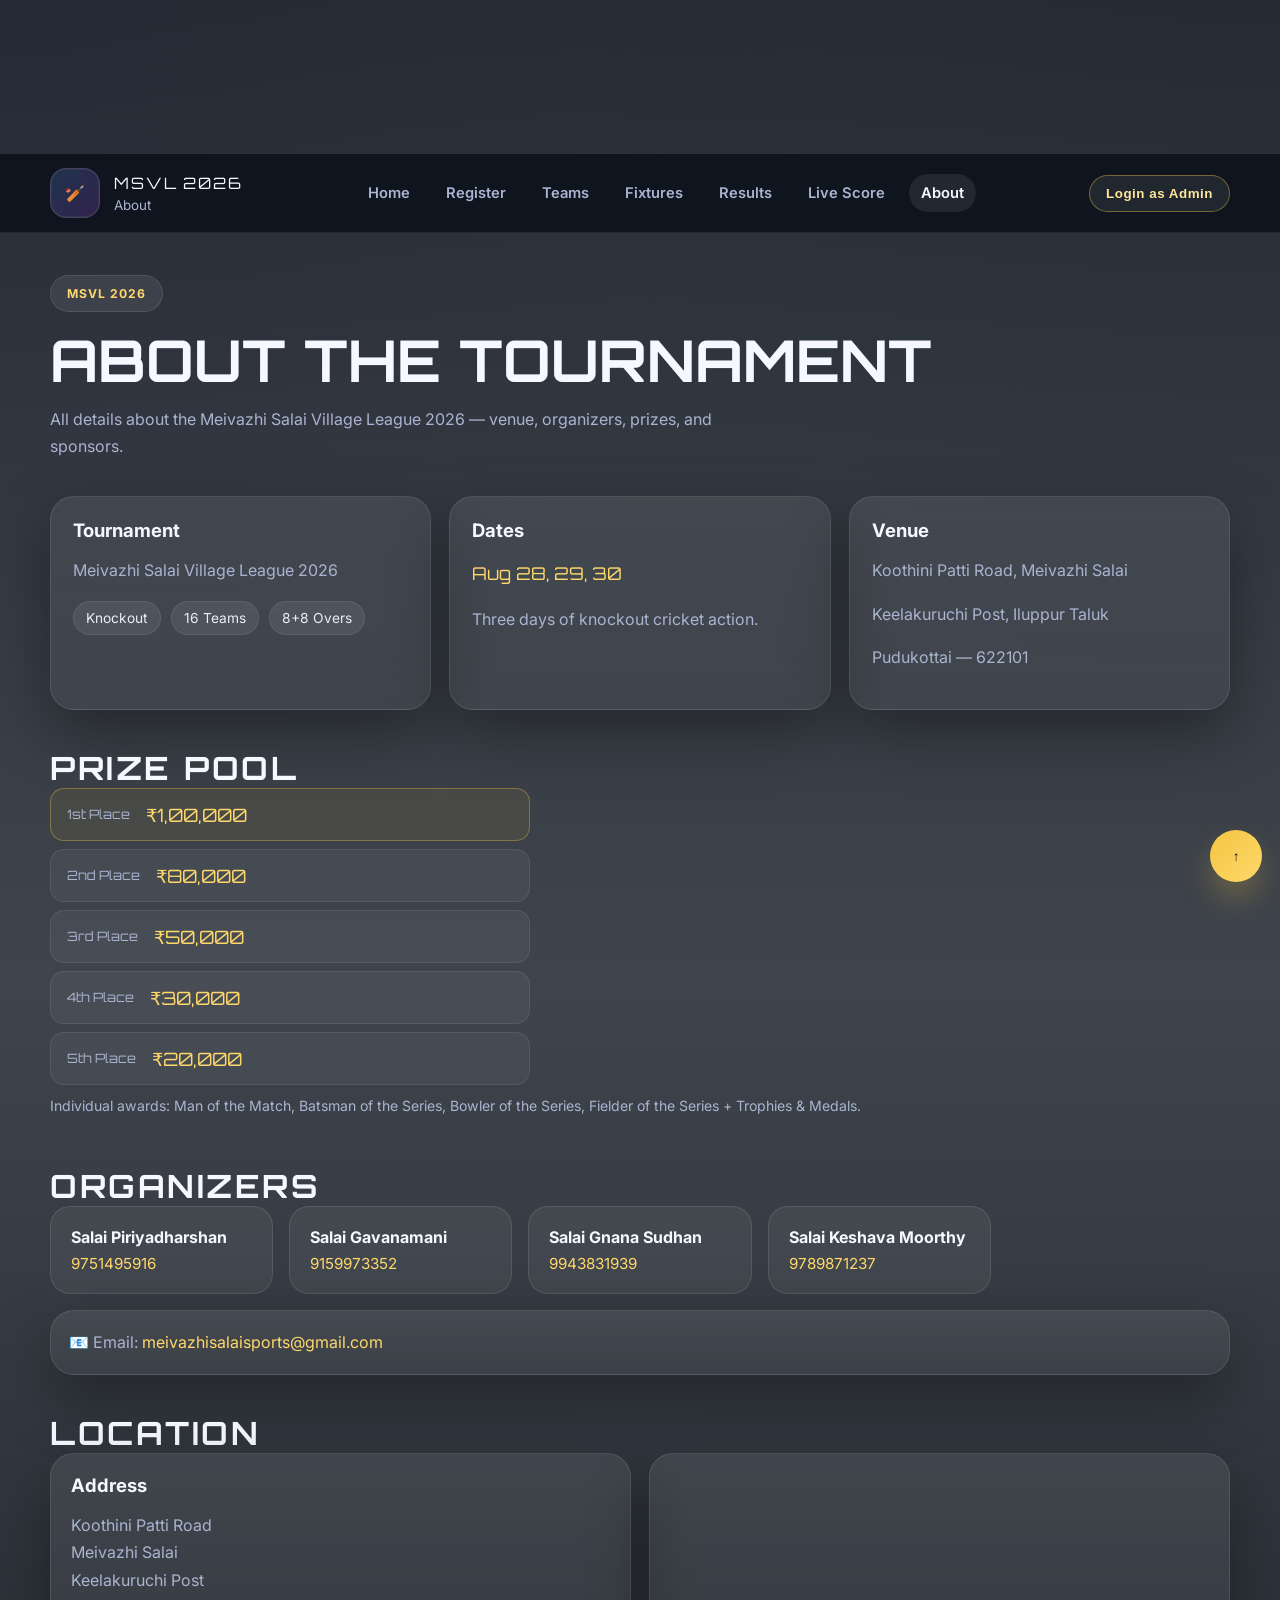
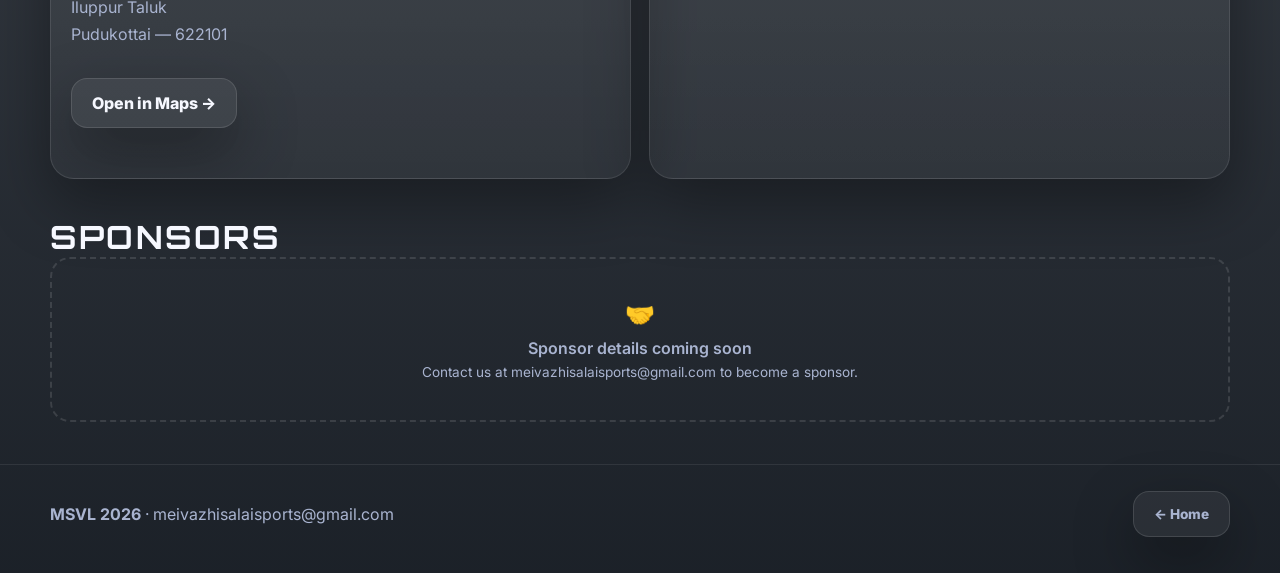
==== contact.html @ 77238ab2 "Add files via upload Initial website uploads" ====
﻿<!DOCTYPE html>
<html lang="en">
<head>
  <meta charset="UTF-8"/>
  <meta name="viewport" content="width=device-width,initial-scale=1.0"/>
  <title>MSVL 2026 | About & Contact</title>
  <link rel="stylesheet" href="styles.css"/>
  <style>
    .org-grid{display:grid;grid-template-columns:repeat(auto-fill,minmax(220px,1fr));gap:16px}
    .org-card{padding:20px;border-radius:20px;background:rgba(255,255,255,.06);border:1px solid rgba(255,255,255,.1)}
    .org-card h3{margin:0 0 6px;font-size:1rem}
    .org-card a{color:var(--gold-2);font-size:.95rem}
    .prize-row{display:flex;align-items:center;gap:16px;padding:14px 16px;border-radius:14px;background:rgba(255,255,255,.05);border:1px solid rgba(255,255,255,.08);margin-bottom:8px}
    .prize-pos{font-family:'Orbitron',sans-serif;font-size:.8rem;color:var(--muted);min-width:60px}
    .prize-amt{font-family:'Orbitron',sans-serif;font-size:1.15rem;color:var(--gold-2)}
    .prize-row:first-child{border-color:rgba(244,197,66,.35);background:rgba(244,197,66,.07)}
    .sponsor-placeholder{border:2px dashed rgba(255,255,255,.12);border-radius:20px;padding:40px;text-align:center;color:var(--muted)}
  </style>
</head>
<body>
<canvas id="confetti-canvas" aria-hidden="true"></canvas>
<div id="matchday-banner" style="display:none">🏏 IT'S MATCH DAY! MSVL 2026 IS LIVE! 🎉</div>
<header class="navbar"><div class="container navbar-inner">
  <a class="brand" href="index.html"><div class="brand-mark">🏏</div><div><p class="brand-title">MSVL 2026</p><p class="brand-subtitle">About</p></div></a>
  <nav class="nav-links">
    <a href="index.html" data-nav-link>Home</a>
    <a href="register.html" data-nav-link>Register</a>
    <a href="teams.html" data-nav-link>Teams</a>
    <a href="fixtures.html" data-nav-link>Fixtures</a>
    <a href="results.html" data-nav-link>Results</a>
    <a href="live-score.html" data-nav-link>Live Score</a>
    <a href="contact.html" data-nav-link>About</a>
  </nav>
</div></header>
<main>
  <section class="page-banner"><div class="container fade-up">
    <div class="badge">MSVL 2026</div>
    <h1>About the Tournament</h1>
    <p>All details about the Meivazhi Salai Village League 2026 — venue, organizers, prizes, and sponsors.</p>
  </div></section>

  <section class="section"><div class="container" data-reveal>
    <div class="grid-3">
      <article class="card"><h3>Tournament</h3>
        <p>Meivazhi Salai Village League 2026</p>
        <div class="pill-row"><span class="pill">Knockout</span><span class="pill">16 Teams</span><span class="pill">8+8 Overs</span></div>
      </article>
      <article class="card"><h3>Dates</h3>
        <p style="font-family:'Orbitron',sans-serif;font-size:1.1rem;color:var(--gold-2)">Aug 28, 29, 30</p>
        <p>Three days of knockout cricket action.</p>
      </article>
      <article class="card"><h3>Venue</h3>
        <p>Koothini Patti Road, Meivazhi Salai</p>
        <p>Keelakuruchi Post, Iluppur Taluk</p>
        <p>Pudukottai — 622101</p>
      </article>
    </div>
  </div></section>

  <section class="section"><div class="container" data-reveal>
    <h2 class="section-title">Prize Pool</h2>
    <div style="max-width:480px">
      <div class="prize-row"><span class="prize-pos">1st Place</span><span class="prize-amt">₹1,00,000</span></div>
      <div class="prize-row"><span class="prize-pos">2nd Place</span><span class="prize-amt">₹80,000</span></div>
      <div class="prize-row"><span class="prize-pos">3rd Place</span><span class="prize-amt">₹50,000</span></div>
      <div class="prize-row"><span class="prize-pos">4th Place</span><span class="prize-amt">₹30,000</span></div>
      <div class="prize-row"><span class="prize-pos">5th Place</span><span class="prize-amt">₹20,000</span></div>
    </div>
    <p style="margin-top:12px;color:var(--muted);font-size:.88rem">Individual awards: Man of the Match, Batsman of the Series, Bowler of the Series, Fielder of the Series + Trophies &amp; Medals.</p>
  </div></section>

  <section class="section"><div class="container" data-reveal>
    <h2 class="section-title">Organizers</h2>
    <div class="org-grid">
      <div class="org-card"><h3>Salai Piriyadharshan</h3><a href="tel:9751495916">9751495916</a></div>
      <div class="org-card"><h3>Salai Gavanamani</h3><a href="tel:9159973352">9159973352</a></div>
      <div class="org-card"><h3>Salai Gnana Sudhan</h3><a href="tel:9943831939">9943831939</a></div>
      <div class="org-card"><h3>Salai Keshava Moorthy</h3><a href="tel:9789871237">9789871237</a></div>
    </div>
    <div class="card" style="margin-top:16px;padding:18px">
      <p style="margin:0">📧 Email: <a href="mailto:meivazhisalaisports@gmail.com" style="color:var(--gold-2)">meivazhisalaisports@gmail.com</a></p>
    </div>
  </div></section>

  <section class="section"><div class="container" data-reveal>
    <h2 class="section-title">Location</h2>
    <div class="grid-2">
      <article class="card" style="padding:20px">
        <h3>Address</h3>
        <p>Koothini Patti Road<br>Meivazhi Salai<br>Keelakuruchi Post<br>Iluppur Taluk<br>Pudukottai — 622101</p>
        <a href="https://maps.google.com/?q=Meivazhi+Salai+Pudukottai" target="_blank" rel="noopener" class="btn btn-secondary" style="margin-top:14px;display:inline-flex">Open in Maps →</a>
      </article>
      <article class="card" style="padding:0;overflow:hidden">
        <iframe src="https://www.google.com/maps?q=Meivazhi+Salai,+Keelakuruchi+Post,+Iluppur+Taluk,+Pudukottai+622101&output=embed"
          title="MSVL venue map" style="width:100%;height:320px;border:0" loading="lazy"></iframe>
      </article>
    </div>
  </div></section>

  <section class="section"><div class="container" data-reveal>
    <h2 class="section-title">Sponsors</h2>
    <div class="sponsor-placeholder">
      <p style="font-size:1.5rem;margin:0 0 10px">🤝</p>
      <p style="margin:0;font-weight:600">Sponsor details coming soon</p>
      <p style="margin:6px 0 0;font-size:.85rem">Contact us at meivazhisalaisports@gmail.com to become a sponsor.</p>
    </div>
  </div></section>
</main>
<footer class="footer"><div class="container footer-inner">
  <div><strong>MSVL 2026</strong> · meivazhisalaisports@gmail.com</div>
  <a href="index.html" class="btn btn-secondary" style="font-size:.85rem">← Home</a>
</div></footer>
<button class="back-top" type="button" data-back-top>↑</button>
<script src="config.js"></script><script src="admin.js"></script><script src="script.js"></script>
</body></html>
---- styles.css ----
@import url('https://fonts.googleapis.com/css2?family=Inter:wght@400;500;600;700;800;900&family=Orbitron:wght@500;700;800&display=swap');

:root {
  --bg: #07111f;
  --bg-2: #0d1930;
  --panel: rgba(10, 18, 35, 0.72);
  --panel-strong: rgba(14, 25, 48, 0.92);
  --text: #f6f8ff;
  --muted: #a9b4d0;
  --blue: #60a5fa;
  --purple: #a855f7;
  --gold: #f4c542;
  --gold-2: #ffd86b;
  --green: #6ee7b7;
  --line: rgba(255, 255, 255, 0.12);
  --shadow: 0 24px 60px rgba(0, 0, 0, 0.35);
  --radius: 24px;
  --ball-cursor: url("data:image/svg+xml,%3Csvg xmlns='http://www.w3.org/2000/svg' width='22' height='22' viewBox='0 0 24 24'%3E%3Cg transform='rotate(-28 12 12)'%3E%3Crect x='9.2' y='2.4' width='5.6' height='15.6' rx='2.6' fill='%23e6c89a' stroke='%23a47640' stroke-width='0.9'/%3E%3Crect x='10.3' y='3.6' width='3.4' height='11.4' rx='1.5' fill='%23f6dfba'/%3E%3Crect x='10.8' y='18' width='2.4' height='3.6' rx='1.1' fill='%233f6fbf'/%3E%3Ccircle cx='12' cy='22.1' r='1.1' fill='%232e4f83'/%3E%3C/g%3E%3C/svg%3E") 8 3, auto;
}

* {
  box-sizing: border-box;
  cursor: var(--ball-cursor);
}

html {
  scroll-behavior: smooth;
}

body {
  margin: 0;
  font-family: 'Inter', sans-serif;
  color: var(--text);
  background:
    linear-gradient(180deg, rgba(3, 10, 20, 0.86) 0%, rgba(3, 10, 20, 0.76) 45%, rgba(3, 9, 17, 0.9) 100%),
    radial-gradient(circle at top left, rgba(168, 85, 247, 0.14), transparent 32%),
    radial-gradient(circle at top right, rgba(96, 165, 250, 0.12), transparent 28%),
    url('https://images.unsplash.com/photo-1589801258579-18e091f4ca26?auto=format&fit=crop&w=2200&q=80') center center / cover fixed no-repeat;
  min-height: 100vh;
  overflow-x: hidden;
}

body.has-intro .page-shell {
  opacity: 0;
  animation: revealSite 0.7s ease 5.9s forwards;
}

html.skip-intro body.has-intro .page-shell {
  opacity: 1;
  animation: none;
}

html.skip-intro .intro-screen {
  display: none !important;
}

.intro-screen {
  position: fixed;
  inset: 0;
  z-index: 999;
  display: grid;
  place-items: center;
  overflow: hidden;
  background:
    radial-gradient(circle at 70% 12%, rgba(96, 165, 250, 0.24), transparent 30%),
    radial-gradient(circle at 20% 80%, rgba(168, 85, 247, 0.22), transparent 38%),
    linear-gradient(180deg, #040a14 0%, #07111f 60%, #050912 100%);
  animation: introExit 0.8s ease 5.6s forwards;
}

.intro-content {
  position: relative;
  text-align: center;
  width: min(880px, calc(100% - 36px));
  min-height: min(70vh, 640px);
  padding: 20px;
  animation: introShake 0.42s linear 1.08s;
}

.intro-title {
  position: absolute;
  left: 50%;
  top: 50%;
  width: min(900px, 96vw);
  transform: translate(-50%, -50%);
  opacity: 0;
  animation: introTitleIn 0.72s ease 2.1s forwards, introTitleFloat 1.8s ease-in-out 2.95s infinite alternate;
}

.intro-kicker {
  margin: 0;
  text-transform: uppercase;
  letter-spacing: 0.2em;
  color: var(--gold-2);
  font-size: 0.8rem;
  font-weight: 700;
  animation: none;
}

.intro-title h1 {
  margin: 0;
  font-family: 'Orbitron', sans-serif;
  text-transform: uppercase;
  line-height: 1.08;
  letter-spacing: 0.04em;
  display: flex;
  flex-direction: column;
  align-items: center;
  gap: 6px;
}

.intro-line-1 {
  font-size: clamp(2.6rem, 9vw, 6.6rem);
  background: linear-gradient(90deg, var(--gold-2), #fff, var(--blue), var(--purple));
  -webkit-background-clip: text;
  color: transparent;
  background-size: 200% auto;
  animation: introLineIn 0.6s ease both, shine 3.8s linear infinite;
}

.intro-line-2 {
  font-size: clamp(1.7rem, 5.8vw, 4.2rem);
  color: var(--muted);
  animation: introLineIn 0.6s ease 0.14s both;
}

.intro-line-3 {
  font-size: clamp(1.2rem, 3.6vw, 2.4rem);
  color: var(--gold-2);
  letter-spacing: 0.28em;
  animation: introLineIn 0.6s ease 0.28s both;
}

@keyframes introLineIn {
  from {
    opacity: 0;
    transform: translateY(14px);
  }
  to {
    opacity: 1;
    transform: translateY(0);
  }
}

.intro-title h1 span:first-child {
  background: linear-gradient(90deg, var(--gold-2), #fff, var(--blue), var(--purple));
  -webkit-background-clip: text;
  color: transparent;
  background-size: 200% auto;
  animation: shine 3.8s linear infinite;
}

.intro-sub {
  margin: 0;
  color: var(--muted);
  font-size: 1rem;
}

.intro-wicket-scene {
  position: absolute;
  inset: 0;
  width: 100%;
  height: 100%;
  margin: 0;
  animation: sceneHide 0.01s linear 2.05s forwards;
}

.intro-wicket {
  position: absolute;
  left: 50%;
  bottom: 18%;
  --stump-gap: clamp(12px, 1.35vw, 20px);
  width: calc((var(--stump-w) * 3) + (var(--stump-gap) * 2));
  height: clamp(360px, 54vh, 520px);
  --stump-w: clamp(30px, 4.2vw, 44px);
  --stump-h: clamp(320px, 48vh, 460px);
  display: flex;
  align-items: flex-end;
  justify-content: center;
  gap: var(--stump-gap);
  transform: translateX(-50%);
  transform-origin: bottom center;
  animation: wicketHit 0.32s ease 1.08s;
}

.intro-wicket .stump {
  position: relative;
  width: var(--stump-w);
  height: var(--stump-h);
  border-radius: 26px;
  background:
    linear-gradient(90deg, rgba(240, 211, 169, 0.95) 0 16%, rgba(171, 124, 73, 0.28) 34%, rgba(226, 187, 136, 0.72) 52%, rgba(140, 95, 52, 0.3) 72%, rgba(238, 206, 161, 0.9) 100%),
    linear-gradient(180deg, #efcc9a 0%, #b88146 100%);
  box-shadow: inset -10px 0 12px rgba(113, 72, 32, 0.32), inset 8px 0 12px rgba(255, 234, 204, 0.4), 0 16px 34px rgba(0, 0, 0, 0.35);
}

.intro-wicket .stump::before {
  content: '';
  position: absolute;
  inset: 6px 10px auto;
  height: clamp(30px, 4.2vh, 42px);
  border-radius: 999px;
  background: linear-gradient(180deg, rgba(255, 224, 176, 0.98), rgba(190, 133, 77, 0.85));
  box-shadow: inset 0 -4px 6px rgba(125, 75, 34, 0.34);
}

.intro-wicket .stump::after {
  content: '';
  position: absolute;
  left: 50%;
  top: clamp(44px, 7vh, 64px);
  width: 3px;
  height: calc(100% - clamp(58px, 8vh, 84px));
  transform: translateX(-50%);
  background: linear-gradient(180deg, rgba(121, 77, 40, 0.5), rgba(229, 188, 138, 0.14));
}

.intro-wicket .bail {
  position: absolute;
  top: calc(100% - var(--stump-h) - 6px);
  width: calc(var(--stump-w) + (var(--stump-gap) * 0.95));
  height: clamp(14px, 1.9vh, 20px);
  border-radius: 999px;
  background:
    linear-gradient(90deg, rgba(245, 219, 183, 0.95) 0 20%, rgba(170, 121, 68, 0.3) 42%, rgba(226, 183, 130, 0.8) 68%, rgba(242, 209, 164, 0.96) 100%),
    linear-gradient(180deg, #f2cf9f, #bc8347);
  box-shadow: inset 0 -3px 5px rgba(114, 69, 31, 0.32), 0 8px 12px rgba(0, 0, 0, 0.2);
}

.intro-wicket .bail-left {
  left: calc(var(--stump-w) * 0.55);
  animation: bailLeftFly 0.68s ease 1.08s forwards;
}

.intro-wicket .bail-right {
  right: calc(var(--stump-w) * 0.55);
  animation: bailRightFly 0.68s ease 1.08s forwards;
}

.intro-ball {
  position: absolute;
  width: 112px;
  height: 112px;
  border-radius: 50%;
  left: 50%;
  bottom: 50%;
  background: radial-gradient(circle at 35% 35%, #ff8f8f, #b91c1c 68%, #7f1111 100%);
  box-shadow: inset -10px -10px 16px rgba(0, 0, 0, 0.22), 0 20px 32px rgba(0, 0, 0, 0.42);
  transform: translate(-50%, 50%);
  animation: introBallBowl 1.26s cubic-bezier(.72,.08,.28,1) 0.08s forwards;
}

.intro-ball::before,
.intro-ball::after {
  content: '';
  position: absolute;
  inset: 11px 26px;
  border-left: 3px solid rgba(255, 255, 255, 0.92);
  border-right: 3px solid rgba(255, 255, 255, 0.92);
  border-radius: 50%;
}

.intro-ball::after {
  inset: 17px 20px;
  transform: rotate(24deg);
}

.intro-wicket-scene::after {
  content: '';
  position: absolute;
  left: 50%;
  bottom: 46%;
  width: 18px;
  height: 18px;
  border-radius: 50%;
  background: rgba(255, 255, 255, 0.95);
  filter: blur(0.5px);
  transform: translateX(-50%) scale(0);
  animation: impactFlash 0.24s ease 1.08s forwards;
}

.intro-wicket-scene::before {
  content: '';
  position: absolute;
  left: 50%;
  bottom: 16%;
  width: min(780px, 86vw);
  height: 180px;
  transform: translateX(-50%) scale(0.65);
  border-radius: 50%;
  background:
    radial-gradient(circle at 30% 68%, rgba(199, 153, 97, 0.45), transparent 44%),
    radial-gradient(circle at 62% 58%, rgba(180, 131, 79, 0.4), transparent 48%),
    radial-gradient(circle at 50% 78%, rgba(144, 103, 62, 0.34), transparent 56%);
  filter: blur(1px);
  opacity: 0;
  animation: dustBlast 0.86s ease-out 1.06s forwards;
}

a {
  color: inherit;
  text-decoration: none;
}

img {
  max-width: 100%;
  display: block;
}

.container {
  width: min(1180px, calc(100% - 32px));
  margin: 0 auto;
}

.page-shell {
  position: relative;
  min-height: 100vh;
}

.page-shell::before,
.page-shell::after {
  content: '';
  position: fixed;
  inset: auto auto 0 0;
  width: 320px;
  height: 320px;
  border-radius: 50%;
  pointer-events: none;
  filter: blur(60px);
  opacity: 0.3;
  z-index: -1;
}

.page-shell::before {
  background: rgba(168, 85, 247, 0.35);
  top: 10%;
  left: -120px;
}

.page-shell::after {
  background: rgba(96, 165, 250, 0.3);
  right: -120px;
  bottom: 12%;
}

.navbar {
  position: sticky;
  top: 0;
  z-index: 50;
  backdrop-filter: blur(18px);
  background: rgba(5, 10, 20, 0.7);
  border-bottom: 1px solid rgba(255, 255, 255, 0.08);
}

.navbar-inner {
  display: flex;
  align-items: center;
  justify-content: space-between;
  gap: 16px;
  padding: 14px 0;
}

.admin-actions {
  display: flex;
  align-items: center;
  gap: 10px;
}

.admin-login-btn {
  border: 1px solid rgba(244, 197, 66, 0.4);
  background: rgba(255, 255, 255, 0.08);
  color: #ffe79a;
  border-radius: 999px;
  padding: 10px 16px;
  font-weight: 700;
  letter-spacing: 0.04em;
  transition: 0.25s ease;
}

.admin-login-btn:hover {
  background: rgba(244, 197, 66, 0.2);
  transform: translateY(-1px);
}

.admin-mode-pill {
  padding: 7px 10px;
  border-radius: 999px;
  background: rgba(110, 231, 183, 0.2);
  border: 1px solid rgba(110, 231, 183, 0.45);
  color: #aaf8da;
  font-size: 0.78rem;
  font-weight: 700;
}

.admin-modal {
  position: fixed;
  inset: 0;
  z-index: 1200;
  background: rgba(5, 10, 20, 0.72);
  display: none;
  align-items: center;
  justify-content: center;
  padding: 16px;
}

.admin-modal.open {
  display: flex;
}

.admin-modal-card {
  width: min(430px, 100%);
  background: rgba(12, 21, 38, 0.95);
  border: 1px solid rgba(255, 255, 255, 0.14);
  border-radius: 20px;
  padding: 20px;
  box-shadow: 0 22px 55px rgba(0, 0, 0, 0.45);
}

.admin-modal-card h3 {
  margin: 0 0 8px;
}

.admin-modal-card p {
  margin: 0 0 14px;
  color: var(--muted);
}

.admin-modal-card label {
  display: grid;
  gap: 6px;
  margin-bottom: 12px;
  font-size: 0.9rem;
  color: #dce7ff;
}

.admin-modal-card input {
  width: 100%;
  border: 1px solid rgba(255, 255, 255, 0.18);
  border-radius: 12px;
  padding: 10px 12px;
  background: rgba(255, 255, 255, 0.06);
  color: #fff;
}

.admin-error {
  min-height: 20px;
  color: #ff9d9d;
  font-size: 0.86rem;
  margin: 4px 0 8px;
}

.admin-modal-actions {
  display: flex;
  justify-content: flex-end;
  gap: 10px;
}

.admin-only {
  display: none;
}

body.admin-mode .admin-only {
  display: block;
}

.registration-form {
  display: grid;
  gap: 16px;
}

.registration-form h3 {
  margin: 8px 0 0;
  font-size: 1.04rem;
  color: #f4dc9d;
}

.form-grid {
  display: grid;
  gap: 12px;
}

.form-grid-2 {
  grid-template-columns: repeat(2, minmax(0, 1fr));
}

.form-grid-3 {
  grid-template-columns: repeat(3, minmax(0, 1fr));
}

.registration-form label {
  display: grid;
  gap: 6px;
  font-size: 0.9rem;
  color: #dce7ff;
}

.input-wrap {
  display: grid;
  gap: 4px;
}

.registration-form input {
  width: 100%;
  border: 1px solid rgba(255, 255, 255, 0.2);
  border-radius: 12px;
  padding: 10px 12px;
  background: rgba(255, 255, 255, 0.06);
  color: #fff;
}

.registration-form input:focus {
  outline: 2px solid rgba(96, 165, 250, 0.5);
  border-color: rgba(96, 165, 250, 0.55);
}

.registration-form input.invalid {
  border-color: rgba(255, 120, 120, 0.85);
}

.field-error {
  min-height: 16px;
  font-size: 0.78rem;
  color: #ff9d9d;
  line-height: 1.3;
}

.player-list {
  display: grid;
  gap: 10px;
}

.player-row {
  display: grid;
  grid-template-columns: 140px 1fr 1fr;
  gap: 10px;
  align-items: center;
  padding: 10px;
  border-radius: 14px;
  background: rgba(255, 255, 255, 0.04);
  border: 1px solid rgba(255, 255, 255, 0.08);
}

.player-row strong {
  color: #f4dc9d;
  font-size: 0.9rem;
}

.form-note {
  margin: 2px 0 0;
  color: var(--muted);
  font-size: 0.9rem;
}

.form-status {
  min-height: 22px;
  margin: 0;
  font-weight: 600;
  color: #b8cdfa;
}

.form-status.success {
  color: #8ff4ca;
}

.form-status.error {
  color: #ff9d9d;
}

.form-actions {
  display: flex;
  justify-content: flex-end;
  gap: 10px;
  flex-wrap: wrap;
}

.approval-grid {
  display: grid;
  grid-template-columns: repeat(3, minmax(0, 1fr));
  gap: 12px;
}

.approval-card {
  border-radius: 14px;
  padding: 14px;
  background: rgba(255, 255, 255, 0.06);
  border: 1px solid rgba(255, 255, 255, 0.12);
  display: grid;
  gap: 8px;
  position: relative;
}

.approval-remove-btn {
  position: absolute;
  top: 8px;
  right: 8px;
  width: 28px;
  height: 28px;
  border-radius: 999px;
  border: 1px solid rgba(255, 255, 255, 0.22);
  background: rgba(239, 68, 68, 0.18);
  color: #ffd4d4;
  font-size: 1rem;
  font-weight: 700;
  line-height: 1;
  display: grid;
  place-items: center;
}

.approval-remove-btn:hover {
  background: rgba(239, 68, 68, 0.35);
  border-color: rgba(239, 68, 68, 0.65);
}

.approval-card--pending {
  border-color: rgba(255, 255, 255, 0.16);
}

.approval-card--approved {
  background: rgba(34, 197, 94, 0.12);
  border-color: rgba(34, 197, 94, 0.5);
}

.approval-card--rejected {
  background: rgba(239, 68, 68, 0.12);
  border-color: rgba(239, 68, 68, 0.5);
}

.approval-card h4 {
  margin: 0;
  font-size: 1rem;
}

.approval-card p {
  margin: 0;
  color: var(--muted);
  font-size: 0.86rem;
}

.approval-card .btn {
  width: 100%;
  padding: 10px 12px;
}

.team-detail-body {
  max-height: 60vh;
  overflow: auto;
  padding-right: 6px;
}

.team-detail-group {
  margin-bottom: 12px;
  border-bottom: 1px dashed rgba(255, 255, 255, 0.14);
  padding-bottom: 10px;
}

.team-detail-group h4 {
  margin: 0 0 8px;
  color: #f4dc9d;
}

.team-detail-row {
  display: grid;
  grid-template-columns: 180px 1fr;
  gap: 8px;
  margin-bottom: 6px;
}

.team-detail-row span:first-child {
  color: var(--muted);
}

.brand {
  display: flex;
  align-items: center;
  gap: 14px;
}

.brand-mark {
  width: 50px;
  height: 50px;
  border-radius: 16px;
  display: grid;
  place-items: center;
  background: linear-gradient(135deg, rgba(96, 165, 250, 0.22), rgba(168, 85, 247, 0.22));
  border: 1px solid rgba(255, 255, 255, 0.12);
  box-shadow: 0 0 0 1px rgba(244, 197, 66, 0.06) inset;
}

.brand-mark svg {
  width: 26px;
  height: 26px;
  fill: var(--gold);
  filter: drop-shadow(0 0 12px rgba(244, 197, 66, 0.5));
}

.brand-title {
  font-family: 'Orbitron', sans-serif;
  font-size: 0.98rem;
  letter-spacing: 0.12em;
  text-transform: uppercase;
  margin: 0;
}

.brand-subtitle {
  margin: 4px 0 0;
  color: var(--muted);
  font-size: 0.84rem;
}

.nav-links {
  display: flex;
  align-items: center;
  gap: 12px;
  flex-wrap: wrap;
  justify-content: flex-end;
}

.nav-links a {
  color: var(--muted);
  font-weight: 600;
  font-size: 0.92rem;
  padding: 10px 12px;
  border-radius: 999px;
  transition: 0.28s ease;
}

.nav-links a:hover,
.nav-links a.active {
  color: var(--text);
  background: rgba(255, 255, 255, 0.08);
}

.hero {
  position: relative;
  overflow: hidden;
  padding: 54px 0 38px;
}

.hero-center {
  display: flex;
  flex-direction: column;
  align-items: center;
  text-align: center;
  gap: 0;
}

.hero-content {
  width: min(820px, 100%);
}

.hero-content h1,
.hero-title-sm {
  font-family: 'Orbitron', sans-serif;
  font-size: clamp(1.6rem, 3.8vw, 2.8rem);
  line-height: 1.1;
  margin: 12px 0 10px;
  letter-spacing: 0.02em;
  text-transform: uppercase;
}

/* Nav cards */
.nav-cards {
  display: grid;
  grid-template-columns: repeat(3, minmax(0, 1fr));
  gap: 14px;
  margin-top: 28px;
  width: 100%;
  max-width: 720px;
  margin-left: auto;
  margin-right: auto;
}

.nav-card {
  display: flex;
  flex-direction: column;
  align-items: center;
  gap: 6px;
  padding: 20px 14px 18px;
  border-radius: 20px;
  background: rgba(255, 255, 255, 0.07);
  border: 1px solid rgba(255, 255, 255, 0.12);
  backdrop-filter: blur(14px);
  text-align: center;
  transition: transform 0.25s ease, border-color 0.25s ease, background 0.25s ease;
  box-shadow: 0 8px 24px rgba(0, 0, 0, 0.28);
}

.nav-card:hover {
  transform: translateY(-5px) scale(1.03);
  border-color: rgba(244, 197, 66, 0.42);
  background: rgba(255, 255, 255, 0.11);
}

.nav-card-icon {
  font-size: 1.8rem;
  line-height: 1;
}

.nav-card strong {
  font-family: 'Orbitron', sans-serif;
  font-size: 0.78rem;
  letter-spacing: 0.1em;
  text-transform: uppercase;
  color: var(--gold-2);
}

.nav-card small {
  color: var(--muted);
  font-size: 0.78rem;
}

@media (max-width: 520px) {
  .nav-cards {
    grid-template-columns: repeat(2, minmax(0, 1fr));
  }
}

.hero-content h1 span {
  background: linear-gradient(90deg, var(--gold-2), #fff, var(--blue), var(--purple));
  -webkit-background-clip: text;
  color: transparent;
  background-size: 220% auto;
  animation: shine 6s linear infinite;
}

.hero-content p {
  font-size: 1.04rem;
  color: var(--muted);
  line-height: 1.75;
  max-width: 62ch;
  margin: 0 auto;
}

.badge {
  display: inline-flex;
  align-items: center;
  gap: 10px;
  padding: 10px 16px;
  border-radius: 999px;
  background: rgba(255, 255, 255, 0.08);
  border: 1px solid rgba(255, 255, 255, 0.1);
  color: var(--gold-2);
  font-weight: 700;
  letter-spacing: 0.08em;
  text-transform: uppercase;
  font-size: 0.76rem;
}

.hero h1 {
  font-family: 'Orbitron', sans-serif;
  font-size: clamp(2.9rem, 8vw, 5.8rem);
  line-height: 0.95;
  margin: 18px 0 16px;
  letter-spacing: 0.02em;
  text-transform: uppercase;
}

.hero h1 span {
  background: linear-gradient(90deg, var(--gold-2), #fff, var(--blue), var(--purple));
  -webkit-background-clip: text;
  color: transparent;
  background-size: 220% auto;
  animation: shine 6s linear infinite;
}

.hero p {
  font-size: 1.04rem;
  color: var(--muted);
  line-height: 1.75;
  max-width: 62ch;
}

.hero-actions {
  display: flex;
  gap: 14px;
  flex-wrap: wrap;
  margin-top: 28px;
  justify-content: center;
}

.btn {
  display: inline-flex;
  align-items: center;
  justify-content: center;
  gap: 10px;
  padding: 14px 20px;
  border-radius: 16px;
  font-weight: 800;
  border: 1px solid transparent;
  transition: 0.25s ease;
  box-shadow: var(--shadow);
}

.btn-primary {
  background: linear-gradient(135deg, var(--gold), var(--gold-2));
  color: #1a1a1a;
}

.btn-success {
  background: linear-gradient(135deg, #22c55e, #15803d);
  color: #f8fff8;
}

.btn-secondary {
  background: rgba(255, 255, 255, 0.06);
  border-color: rgba(255, 255, 255, 0.12);
}

.btn-danger {
  background: linear-gradient(135deg, #ef4444, #b91c1c);
  color: #fff;
}

.btn:disabled {
  opacity: 0.55;
  cursor: not-allowed;
  transform: none;
}

.btn:hover {
  transform: translateY(-3px) scale(1.01);
}

.hero-stats {
  display: grid;
  grid-template-columns: repeat(4, minmax(0, 1fr));
  gap: 14px;
  margin-top: 30px;
  width: 100%;
}

.team-roster-grid {
  display: grid;
  grid-template-columns: repeat(4, minmax(0, 1fr));
  gap: 12px;
}

.team-roster-card {
  gap: 8px;
}

.team-roster-card--filled {
  border-color: rgba(34, 197, 94, 0.4);
}

.team-roster-card--placeholder {
  border-style: dashed;
  border-color: rgba(148, 163, 184, 0.45);
  background: rgba(148, 163, 184, 0.08);
}

.slot-label {
  margin: 0;
  font-size: 0.76rem;
  letter-spacing: 0.1em;
  text-transform: uppercase;
  color: #f4dc9d;
}

.team-roster-card h3 {
  margin: 0;
}

.team-roster-card p {
  margin: 0;
  color: var(--muted);
}

body.admin-mode .team-roster-card--filled {
  cursor: grab;
  touch-action: none;
}

body.admin-mode .team-roster-card--filled.is-drag-source {
  opacity: 0.35;
  transform: scale(0.98);
}

.team-roster-card.is-drop-target {
  outline: 2px dashed rgba(143, 180, 255, 0.9);
  outline-offset: 2px;
}

.team-drag-ghost {
  position: fixed;
  z-index: 10000;
  pointer-events: none;
  padding: 10px 12px;
  border-radius: 10px;
  background: rgba(12, 20, 38, 0.95);
  border: 1px solid rgba(143, 180, 255, 0.55);
  color: #f5f8ff;
  font-weight: 700;
  box-shadow: 0 12px 30px rgba(0, 0, 0, 0.35);
}

.fixture-round {
  margin-top: 18px;
}

.fixture-round-split {
  display: grid;
  grid-template-columns: repeat(2, minmax(0, 1fr));
  gap: 14px;
}

.fixture-round-split > article {
  display: grid;
  gap: 10px;
}

.fixture-match-grid {
  display: grid;
  grid-template-columns: repeat(2, minmax(0, 1fr));
  gap: 12px;
}

.fixture-match-grid-single {
  grid-template-columns: 1fr;
}

.fixture-match-card {
  display: grid;
  gap: 10px;
}

.fixture-match-card h4 {
  margin: 0;
}

.fixture-round-label {
  margin: -4px 0 0;
  font-size: 0.8rem;
  letter-spacing: 0.08em;
  text-transform: uppercase;
  color: #f4dc9d;
}

.fixture-team-row {
  display: grid;
  gap: 2px;
}

.fixture-team-row span {
  font-size: 0.8rem;
  color: var(--muted);
}

.fixture-team-row strong {
  color: #f5f8ff;
}

.fixture-vs {
  font-family: 'Orbitron', sans-serif;
  font-size: 0.85rem;
  letter-spacing: 0.08em;
  color: #8fb7ff;
}

.fixture-winner-view {
  margin: 0;
  color: #dbe8ff;
}

.fixture-admin-controls {
  display: grid;
  gap: 6px;
  margin-top: 4px;
}

.fixture-admin-controls label {
  display: grid;
  gap: 6px;
  font-size: 0.88rem;
  color: #dce7ff;
}

.fixture-admin-controls select {
  border: 1px solid rgba(255, 255, 255, 0.14);
  background: rgba(12, 20, 38, 0.85);
  color: var(--text);
  border-radius: 10px;
  padding: 10px 12px;
}

.stat {
  padding: 16px 18px;
  border-radius: 18px;
  background: rgba(255, 255, 255, 0.06);
  border: 1px solid rgba(255, 255, 255, 0.1);
  backdrop-filter: blur(18px);
}

.stat strong {
  display: block;
  font-family: 'Orbitron', sans-serif;
  font-size: 1.35rem;
  margin-bottom: 4px;
}

.stat span {
  color: var(--muted);
  font-size: 0.9rem;
}

.hero-visual {
  position: relative;
  min-height: 540px;
  display: grid;
  place-items: center;
}

.stadium {
  position: relative;
  width: min(100%, 500px);
  aspect-ratio: 1 / 1.05;
  border-radius: 34px;
  background:
    radial-gradient(circle at center, rgba(255, 255, 255, 0.08), transparent 46%),
    linear-gradient(180deg, rgba(13, 25, 48, 0.9), rgba(6, 12, 24, 0.96));
  border: 1px solid rgba(255, 255, 255, 0.12);
  box-shadow: inset 0 0 80px rgba(96, 165, 250, 0.1), var(--shadow);
  overflow: hidden;
}

.stadium::before {
  content: '';
  position: absolute;
  inset: 0;
  background:
    linear-gradient(180deg, rgba(255, 255, 255, 0.06), transparent 25%),
    radial-gradient(circle at 50% 22%, rgba(255, 255, 255, 0.18), transparent 34%),
    linear-gradient(180deg, transparent 0 62%, rgba(244, 197, 66, 0.1) 62% 63%, transparent 63% 100%);
  opacity: 0.8;
}

.stadium::after {
  content: '';
  position: absolute;
  left: 50%;
  bottom: 14%;
  width: 72%;
  height: 30%;
  transform: translateX(-50%);
  border-radius: 50%;
  background: radial-gradient(circle at center, rgba(110, 231, 183, 0.24), rgba(18, 49, 31, 0.5));
  filter: blur(10px);
}

.light {
  position: absolute;
  top: 6%;
  width: 26%;
  height: 14%;
  border-radius: 50%;
  background: radial-gradient(circle, rgba(255, 255, 255, 0.9), rgba(255, 255, 255, 0.08) 60%, transparent 70%);
  filter: blur(12px);
  opacity: 0.9;
  animation: glow 4.8s ease-in-out infinite;
}

.light.left { left: 4%; }
.light.right { right: 4%; }

.hero-emblem {
  position: absolute;
  top: 50%;
  left: 50%;
  width: min(80%, 360px);
  aspect-ratio: 1 / 1;
  transform: translate(-50%, -50%);
  display: grid;
  place-items: center;
}

.emblem-ring {
  position: absolute;
  inset: 8%;
  border-radius: 50%;
  border: 2px dashed rgba(255, 255, 255, 0.28);
  animation: spinSlow 22s linear infinite;
}

.emblem-core {
  position: absolute;
  inset: 24%;
  border-radius: 50%;
  display: grid;
  place-items: center;
  background: radial-gradient(circle at 30% 20%, rgba(255, 255, 255, 0.24), rgba(255, 255, 255, 0.03));
  border: 1px solid rgba(255, 255, 255, 0.16);
  box-shadow: inset 0 0 40px rgba(96, 165, 250, 0.2), 0 14px 30px rgba(0, 0, 0, 0.32);
}

.emblem-core span {
  font-family: 'Orbitron', sans-serif;
  font-size: clamp(1.6rem, 4vw, 2.4rem);
  letter-spacing: 0.18em;
  color: #fff;
  text-shadow: 0 0 18px rgba(255, 255, 255, 0.45);
}

.emblem-core small {
  margin-top: 4px;
  font-family: 'Orbitron', sans-serif;
  color: var(--gold-2);
  letter-spacing: 0.15em;
}

.orbit-ball {
  position: absolute;
  top: 50%;
  left: 50%;
  width: 56px;
  height: 56px;
  border-radius: 50%;
  transform-origin: -135px 0;
  transform: translate(-50%, -50%);
  background: radial-gradient(circle at 35% 35%, #ff8f8f, #b91c1c 68%, #7f1111 100%);
  box-shadow: inset -10px -10px 16px rgba(0, 0, 0, 0.2), 0 14px 24px rgba(0, 0, 0, 0.32);
  animation: orbit 3.9s linear infinite;
}

.orbit-ball::before,
.orbit-ball::after {
  content: '';
  position: absolute;
  inset: 10px 20px;
  border-left: 3px solid rgba(255, 255, 255, 0.92);
  border-right: 3px solid rgba(255, 255, 255, 0.92);
  border-radius: 50%;
}

.orbit-ball::after {
  inset: 16px 14px;
  transform: rotate(22deg);
}

.trophy-beam {
  position: absolute;
  inset: 8% 22% auto;
  height: 48%;
  border-radius: 999px;
  background: linear-gradient(180deg, rgba(244, 197, 66, 0.4), rgba(244, 197, 66, 0.03));
  filter: blur(22px);
  animation: glow 5.4s ease-in-out infinite;
}

.section {
  padding: 26px 0 12px;
}

.section-head {
  display: flex;
  align-items: flex-end;
  justify-content: space-between;
  gap: 16px;
  margin-bottom: 18px;
}

.section-title {
  margin: 0;
  font-family: 'Orbitron', sans-serif;
  text-transform: uppercase;
  letter-spacing: 0.08em;
  font-size: clamp(1.35rem, 3vw, 2rem);
}

.section-note {
  color: var(--muted);
  margin: 0;
  max-width: 60ch;
}

.grid-2 {
  display: grid;
  grid-template-columns: repeat(2, minmax(0, 1fr));
  gap: 18px;
}

.grid-3 {
  display: grid;
  grid-template-columns: repeat(3, minmax(0, 1fr));
  gap: 18px;
}

.grid-4 {
  display: grid;
  grid-template-columns: repeat(4, minmax(0, 1fr));
  gap: 18px;
}

.card {
  position: relative;
  overflow: hidden;
  padding: 22px;
  border-radius: var(--radius);
  background: linear-gradient(180deg, rgba(255, 255, 255, 0.08), rgba(255, 255, 255, 0.04));
  border: 1px solid rgba(255, 255, 255, 0.1);
  backdrop-filter: blur(16px);
  box-shadow: var(--shadow);
  transition: transform 0.3s ease, border-color 0.3s ease, background 0.3s ease;
}

.card::before {
  content: '';
  position: absolute;
  inset: 0;
  background: linear-gradient(135deg, rgba(96, 165, 250, 0.08), transparent 35%, rgba(168, 85, 247, 0.08));
  opacity: 0;
  pointer-events: none;
  transition: opacity 0.3s ease;
}

.card:hover {
  transform: translateY(-6px);
  border-color: rgba(244, 197, 66, 0.28);
}

.card:hover::before {
  opacity: 1;
}

.card h3 {
  margin: 0 0 10px;
  font-size: 1.16rem;
}

.card p,
.card li {
  color: var(--muted);
  line-height: 1.7;
}

.pill-row {
  display: flex;
  flex-wrap: wrap;
  gap: 10px;
  margin-top: 12px;
}

.pill {
  padding: 8px 12px;
  border-radius: 999px;
  background: rgba(255, 255, 255, 0.08);
  border: 1px solid rgba(255, 255, 255, 0.08);
  color: #e9eefc;
  font-size: 0.86rem;
}

.timeline {
  display: grid;
  gap: 12px;
}

.timeline-item {
  display: grid;
  grid-template-columns: 140px 1fr;
  gap: 14px;
  align-items: center;
  padding: 14px 16px;
  border-radius: 18px;
  background: rgba(255, 255, 255, 0.05);
  border: 1px solid rgba(255, 255, 255, 0.08);
}

.timeline-item strong {
  color: var(--gold-2);
  font-family: 'Orbitron', sans-serif;
  letter-spacing: 0.06em;
}

.list-reset {
  margin: 0;
  padding: 0;
  list-style: none;
}

.table-wrap {
  overflow-x: auto;
  border-radius: 22px;
  border: 1px solid rgba(255, 255, 255, 0.08);
}

.podium-grid {
  display: grid;
  grid-template-columns: repeat(4, minmax(0, 1fr));
  gap: 12px;
}

.podium-card {
  display: grid;
  gap: 8px;
}

.podium-label {
  margin: 0;
  font-size: 0.8rem;
  letter-spacing: 0.08em;
  text-transform: uppercase;
  color: #f4dc9d;
}

.podium-card h3 {
  margin: 0;
  color: #f5f8ff;
}

.results-input {
  width: 100%;
  border: 1px solid rgba(255, 255, 255, 0.16);
  border-radius: 10px;
  padding: 8px 10px;
  background: rgba(12, 20, 38, 0.7);
  color: #f5f8ff;
}

.results-input-small {
  max-width: 90px;
}

table {
  width: 100%;
  border-collapse: collapse;
  min-width: 720px;
  background: rgba(255, 255, 255, 0.03);
}

th,
td {
  padding: 16px 14px;
  text-align: left;
  border-bottom: 1px solid rgba(255, 255, 255, 0.08);
}

th {
  color: var(--gold-2);
  font-family: 'Orbitron', sans-serif;
  font-size: 0.8rem;
  letter-spacing: 0.08em;
  text-transform: uppercase;
}

td {
  color: var(--muted);
}

.rank {
  font-family: 'Orbitron', sans-serif;
  color: var(--text);
}

.footer {
  margin-top: 30px;
  padding: 26px 0 36px;
  border-top: 1px solid rgba(255, 255, 255, 0.08);
  color: var(--muted);
}

.footer-inner {
  display: flex;
  align-items: center;
  justify-content: space-between;
  gap: 16px;
  flex-wrap: wrap;
}

.back-top {
  position: fixed;
  right: 18px;
  bottom: 18px;
  width: 52px;
  height: 52px;
  border-radius: 50%;
  display: grid;
  place-items: center;
  background: linear-gradient(135deg, var(--gold), var(--gold-2));
  color: #121212;
  font-weight: 900;
  box-shadow: 0 16px 30px rgba(244, 197, 66, 0.25);
  border: none;
  cursor: pointer;
}

.hero-cta-note {
  display: inline-flex;
  align-items: center;
  gap: 8px;
  margin-top: 14px;
  color: var(--muted);
  font-size: 0.92rem;
  justify-content: center;
  width: 100%;
}

.spark {
  width: 10px;
  height: 10px;
  border-radius: 50%;
  background: var(--green);
  box-shadow: 0 0 16px var(--green);
}

.page-banner {
  padding: 42px 0 10px;
}

.page-banner h1 {
  font-family: 'Orbitron', sans-serif;
  text-transform: uppercase;
  font-size: clamp(2rem, 5vw, 3.6rem);
  margin: 12px 0 10px;
}

.page-banner p {
  margin: 0;
  color: var(--muted);
  max-width: 70ch;
  line-height: 1.7;
}

.redirect-box {
  display: grid;
  gap: 16px;
  place-items: start;
  padding: 28px;
}

.redirect-badge {
  padding: 10px 14px;
  border-radius: 999px;
  background: rgba(244, 197, 66, 0.12);
  color: var(--gold-2);
  font-weight: 700;
  letter-spacing: 0.06em;
  text-transform: uppercase;
  font-size: 0.8rem;
}

.progress {
  width: 100%;
  height: 10px;
  border-radius: 999px;
  background: rgba(255, 255, 255, 0.08);
  overflow: hidden;
}

.progress span {
  display: block;
  height: 100%;
  width: 32%;
  border-radius: inherit;
  background: linear-gradient(90deg, var(--blue), var(--purple), var(--gold));
  animation: loading 1.9s ease-in-out infinite;
}

.fade-up {
  animation: fadeUp 0.9s ease both;
}

.delay-1 { animation-delay: 0.1s; }
.delay-2 { animation-delay: 0.2s; }
.delay-3 { animation-delay: 0.3s; }
.delay-4 { animation-delay: 0.4s; }

@keyframes fadeUp {
  from {
    opacity: 0;
    transform: translateY(18px);
  }
  to {
    opacity: 1;
    transform: translateY(0);
  }
}

@keyframes float {
  0%, 100% { transform: translateX(-50%) translateY(0); }
  50% { transform: translateX(-50%) translateY(-12px); }
}

@keyframes spinSlow {
  from { rotate: 0deg; }
  to { rotate: 360deg; }
}

@keyframes orbit {
  from { transform: translate(-50%, -50%) rotate(0deg); }
  to { transform: translate(-50%, -50%) rotate(360deg); }
}

@keyframes glow {
  0%, 100% { opacity: 0.7; transform: scale(1); }
  50% { opacity: 1; transform: scale(1.08); }
}

@keyframes loading {
  0% { transform: translateX(-120%); }
  50% { transform: translateX(40%); }
  100% { transform: translateX(250%); }
}

@keyframes shine {
  from { background-position: 0% center; }
  to { background-position: 200% center; }
}

@keyframes introBallBowl {
  0% {
    left: 50%;
    bottom: 50%;
    transform: translate(-50%, 50%) scale(19) rotate(0deg);
  }
  36% {
    left: 26%;
    bottom: 22%;
    transform: translate(-50%, 0) scale(1.02) rotate(220deg);
  }
  72% {
    left: 50%;
    bottom: 58%;
    transform: translate(-50%, 0) scale(1.08) rotate(460deg);
  }
  84% {
    left: 50%;
    bottom: 56%;
    transform: translate(-50%, 0) scale(0.92) rotate(540deg);
  }
  100% {
    left: 78%;
    bottom: 58%;
    transform: translate(-50%, 0) scale(0.84) rotate(700deg);
    opacity: 0;
  }
}

@keyframes wicketHit {
  0%, 100% {
    transform: translateX(-50%) rotate(0deg) translateY(0);
  }
  25% {
    transform: translateX(-50%) rotate(-8deg) translateY(-3px);
  }
  50% {
    transform: translateX(-50%) rotate(6deg) translateY(-4px);
  }
  75% {
    transform: translateX(-50%) rotate(-3deg) translateY(0);
  }
}

@keyframes bailLeftFly {
  0% {
    transform: translate(0, 0) rotate(0deg);
    opacity: 1;
  }
  100% {
    transform: translate(-138px, -166px) rotate(-220deg);
    opacity: 0;
  }
}

@keyframes bailRightFly {
  0% {
    transform: translate(0, 0) rotate(0deg);
    opacity: 1;
  }
  100% {
    transform: translate(138px, -170px) rotate(220deg);
    opacity: 0;
  }
}

@keyframes dustBlast {
  0% {
    opacity: 0;
    transform: translateX(-50%) scale(0.62);
    filter: blur(0.5px);
  }
  35% {
    opacity: 0.9;
    transform: translateX(-50%) scale(1.08);
    filter: blur(2px);
  }
  100% {
    opacity: 0;
    transform: translateX(-50%) scale(1.35);
    filter: blur(5px);
  }
}

@keyframes introShake {
  0%, 100% { transform: translate(0, 0); }
  20% { transform: translate(-4px, 1px); }
  40% { transform: translate(4px, -1px); }
  60% { transform: translate(-3px, 1px); }
  80% { transform: translate(3px, -1px); }
}

@keyframes impactFlash {
  0% {
    transform: translateX(-50%) scale(0);
    opacity: 0;
  }
  30% {
    transform: translateX(-50%) scale(8);
    opacity: 0.9;
  }
  100% {
    transform: translateX(-50%) scale(15);
    opacity: 0;
  }
}

@keyframes sceneHide {
  to {
    opacity: 0;
    visibility: hidden;
  }
}

@keyframes introTitleIn {
  0% {
    opacity: 0;
    transform: translate(-50%, -46%) scale(0.98);
    letter-spacing: 0.01em;
  }
  100% {
    opacity: 1;
    transform: translate(-50%, -50%) scale(1);
    letter-spacing: 0.04em;
  }
}

@keyframes introTitleFloat {
  0% {
    transform: translate(-50%, -50%) scale(1);
    filter: drop-shadow(0 0 0 rgba(255, 255, 255, 0));
  }
  100% {
    transform: translate(-50%, -51.2%) scale(1.012);
    filter: drop-shadow(0 0 12px rgba(255, 255, 255, 0.24));
  }
}

@keyframes introExit {
  to {
    opacity: 0;
    visibility: hidden;
    pointer-events: none;
  }
}

@keyframes revealSite {
  to {
    opacity: 1;
  }
}

@media (max-width: 1024px) {
  .grid-4,
  .grid-3,
  .grid-2 {
    grid-template-columns: 1fr 1fr;
  }

  .hero-stats {
    grid-template-columns: repeat(2, minmax(0, 1fr));
  }

  .orbit-ball {
    transform-origin: -120px 0;
  }
}

@media (max-width: 820px) {
  .navbar-inner,
  .section-head,
  .footer-inner,
  .timeline-item {
    grid-template-columns: 1fr;
    display: grid;
  }

  .navbar-inner {
    justify-content: start;
  }

  .nav-links {
    justify-content: flex-start;
  }

  .grid-4,
  .grid-3,
  .grid-2 {
    grid-template-columns: 1fr;
  }

  .podium-grid {
    grid-template-columns: repeat(2, minmax(0, 1fr));
  }

  .hero {
    padding-top: 36px;
  }

  .hero-stats {
    grid-template-columns: repeat(2, minmax(0, 1fr));
  }

  .orbit-ball {
    width: 50px;
    height: 50px;
    transform-origin: -98px 0;
  }

  .form-grid-2,
  .form-grid-3,
  .approval-grid,
  .team-roster-grid {
    grid-template-columns: 1fr;
  }

  .fixture-match-grid {
    grid-template-columns: 1fr;
  }

  .fixture-round-split {
    grid-template-columns: 1fr;
  }

  .player-row {
    grid-template-columns: 1fr;
  }

  .team-detail-row {
    grid-template-columns: 1fr;
    gap: 4px;
  }
}

@media (max-width: 520px) {
  .container {
    width: min(100% - 22px, 1180px);
  }

  .hero h1 {
    font-size: clamp(2.45rem, 14vw, 4rem);
  }

  .card,
  .redirect-box {
    padding: 18px;
  }

  .intro-title h1 {
    font-size: clamp(2rem, 12vw, 3.2rem);
  }

  .intro-ball {
    width: 82px;
    height: 82px;
  }

  .intro-wicket {
    width: min(82vw, 320px);
    height: min(54vh, 360px);
    bottom: 14%;
    --stump-w: clamp(22px, 6.8vw, 30px);
    --stump-h: clamp(220px, 37vh, 300px);
    --stump-gap: clamp(8px, 1.8vw, 12px);
  }

  .intro-wicket .stump {
    width: var(--stump-w);
    height: var(--stump-h);
  }

  .intro-wicket .bail {
    top: calc(100% - var(--stump-h) - 4px);
    width: calc(var(--stump-w) + (var(--stump-gap) * 0.95));
    height: clamp(10px, 1.8vh, 14px);
  }

  .nav-links a {
    padding: 9px 10px;
    font-size: 0.84rem;
  }

  .podium-grid {
    grid-template-columns: 1fr;
  }
}

@media (prefers-reduced-motion: reduce) {
  .intro-screen,
  body.has-intro .page-shell,
  .fade-up,
  .hero h1 span,
  .light,
  .emblem-ring,
  .orbit-ball,
  .trophy-beam,
  .progress span {
    animation: none !important;
  }

  body.has-intro .page-shell {
    opacity: 1;
  }

  .intro-screen {
    display: none;
  }
}
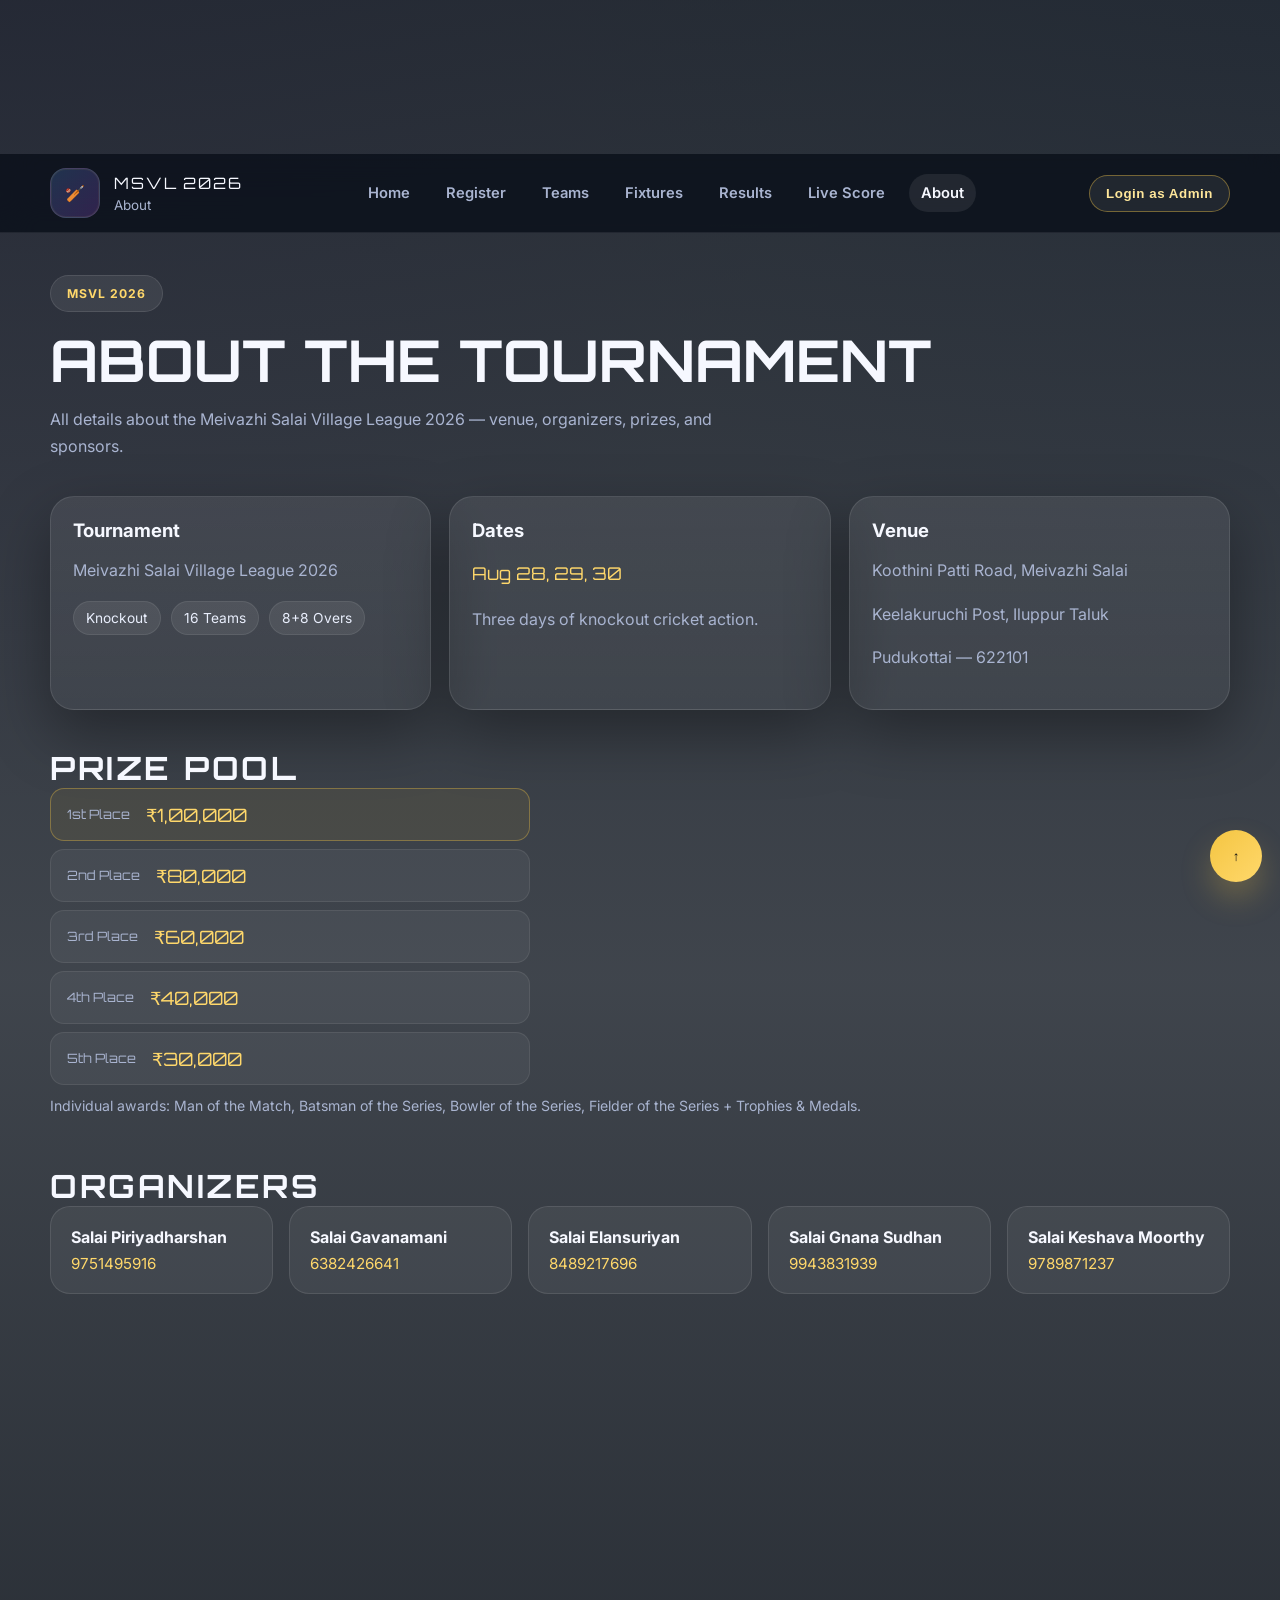
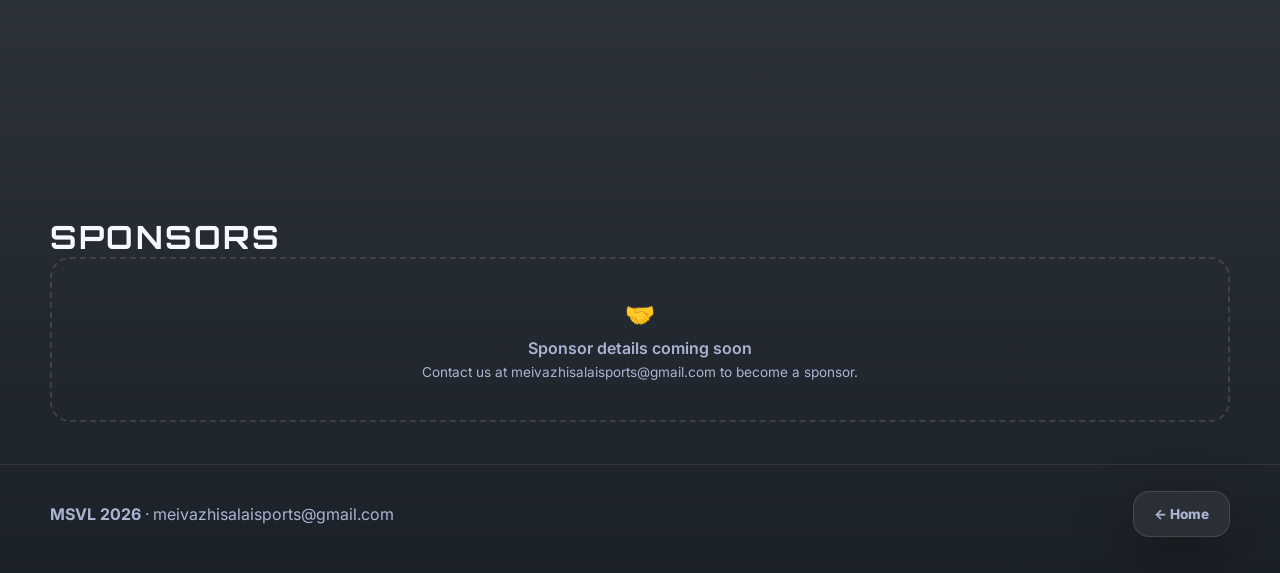
==== commit 6455cf8c: "cnt" ====
--- a/contact.html
+++ b/contact.html
@@ -1,4 +1,4 @@
-﻿<!DOCTYPE html>
+<!DOCTYPE html>
 <html lang="en">
 <head>
   <meta charset="UTF-8"/>
@@ -62,9 +62,9 @@
     <div style="max-width:480px">
       <div class="prize-row"><span class="prize-pos">1st Place</span><span class="prize-amt">₹1,00,000</span></div>
       <div class="prize-row"><span class="prize-pos">2nd Place</span><span class="prize-amt">₹80,000</span></div>
-      <div class="prize-row"><span class="prize-pos">3rd Place</span><span class="prize-amt">₹50,000</span></div>
-      <div class="prize-row"><span class="prize-pos">4th Place</span><span class="prize-amt">₹30,000</span></div>
-      <div class="prize-row"><span class="prize-pos">5th Place</span><span class="prize-amt">₹20,000</span></div>
+      <div class="prize-row"><span class="prize-pos">3rd Place</span><span class="prize-amt">₹60,000</span></div>
+      <div class="prize-row"><span class="prize-pos">4th Place</span><span class="prize-amt">₹40,000</span></div>
+      <div class="prize-row"><span class="prize-pos">5th Place</span><span class="prize-amt">₹30,000</span></div>
     </div>
     <p style="margin-top:12px;color:var(--muted);font-size:.88rem">Individual awards: Man of the Match, Batsman of the Series, Bowler of the Series, Fielder of the Series + Trophies &amp; Medals.</p>
   </div></section>
@@ -73,7 +73,8 @@
     <h2 class="section-title">Organizers</h2>
     <div class="org-grid">
       <div class="org-card"><h3>Salai Piriyadharshan</h3><a href="tel:9751495916">9751495916</a></div>
-      <div class="org-card"><h3>Salai Gavanamani</h3><a href="tel:9159973352">9159973352</a></div>
+      <div class="org-card"><h3>Salai Gavanamani</h3><a href="tel:6382426641">6382426641</a></div>
+      <div class="org-card"><h3>Salai Elansuriyan</h3><a href="tel:8489217696">8489217696</a></div>
       <div class="org-card"><h3>Salai Gnana Sudhan</h3><a href="tel:9943831939">9943831939</a></div>
       <div class="org-card"><h3>Salai Keshava Moorthy</h3><a href="tel:9789871237">9789871237</a></div>
     </div>
--- a/styles.css
+++ b/styles.css
@@ -499,6 +499,13 @@
   gap: 4px;
 }
 
+.field-mini-label {
+  font-size: 0.78rem;
+  color: #c6d5f8;
+  font-weight: 600;
+  letter-spacing: 0.02em;
+}
+
 .registration-form input {
   width: 100%;
   border: 1px solid rgba(255, 255, 255, 0.2);
@@ -543,6 +550,57 @@
 .player-row strong {
   color: #f4dc9d;
   font-size: 0.9rem;
+}
+
+.payment-section {
+  display: grid;
+  gap: 12px;
+  padding: 14px;
+  border-radius: 16px;
+  background: rgba(255, 255, 255, 0.04);
+  border: 1px solid rgba(255, 255, 255, 0.12);
+}
+
+.payment-grid {
+  display: grid;
+  grid-template-columns: minmax(220px, 320px) 1fr;
+  gap: 14px;
+  align-items: start;
+}
+
+.payment-qr-wrap {
+  display: grid;
+  gap: 8px;
+}
+
+.payment-qr {
+  width: min(100%, 320px);
+  aspect-ratio: 1 / 1;
+  object-fit: contain;
+  border-radius: 14px;
+  background: #ffffff;
+  padding: 8px;
+}
+
+.payment-upi {
+  margin: 0;
+  color: #dbe8ff;
+  word-break: break-all;
+}
+
+.payment-actions {
+  display: grid;
+  gap: 10px;
+}
+
+.payment-summary {
+  margin: 0;
+  color: #f4dc9d;
+  font-weight: 700;
+}
+
+.payment-actions .btn {
+  width: fit-content;
 }
 
 .form-note {
@@ -1833,6 +1891,14 @@
     grid-template-columns: 1fr;
   }
 
+  .payment-grid {
+    grid-template-columns: 1fr;
+  }
+
+  .payment-actions .btn {
+    width: 100%;
+  }
+
   .team-detail-row {
     grid-template-columns: 1fr;
     gap: 4px;
@@ -1863,12 +1929,13 @@
   }
 
   .intro-wicket {
-    width: min(82vw, 320px);
-    height: min(54vh, 360px);
+    width: calc((var(--stump-w) * 3) + (var(--stump-gap) * 2));
+    height: calc(var(--stump-h) + 22px);
     bottom: 14%;
     --stump-w: clamp(22px, 6.8vw, 30px);
-    --stump-h: clamp(220px, 37vh, 300px);
+    --stump-h: clamp(180px, 52vw, 248px);
     --stump-gap: clamp(8px, 1.8vw, 12px);
+    --bail-h: clamp(10px, 2.8vw, 14px);
   }
 
   .intro-wicket .stump {
@@ -1877,9 +1944,19 @@
   }
 
   .intro-wicket .bail {
-    top: calc(100% - var(--stump-h) - 4px);
+    top: calc((100% - var(--stump-h)) - 4px);
     width: calc(var(--stump-w) + (var(--stump-gap) * 0.95));
-    height: clamp(10px, 1.8vh, 14px);
+    height: var(--bail-h);
+  }
+
+  .intro-wicket .bail-left {
+    left: calc(var(--stump-w) - (var(--stump-gap) * 0.15));
+    animation: bailLeftFly 0.68s ease 1.08s both;
+  }
+
+  .intro-wicket .bail-right {
+    right: calc(var(--stump-w) - (var(--stump-gap) * 0.15));
+    animation: bailRightFly 0.68s ease 1.08s both;
   }
 
   .nav-links a {
